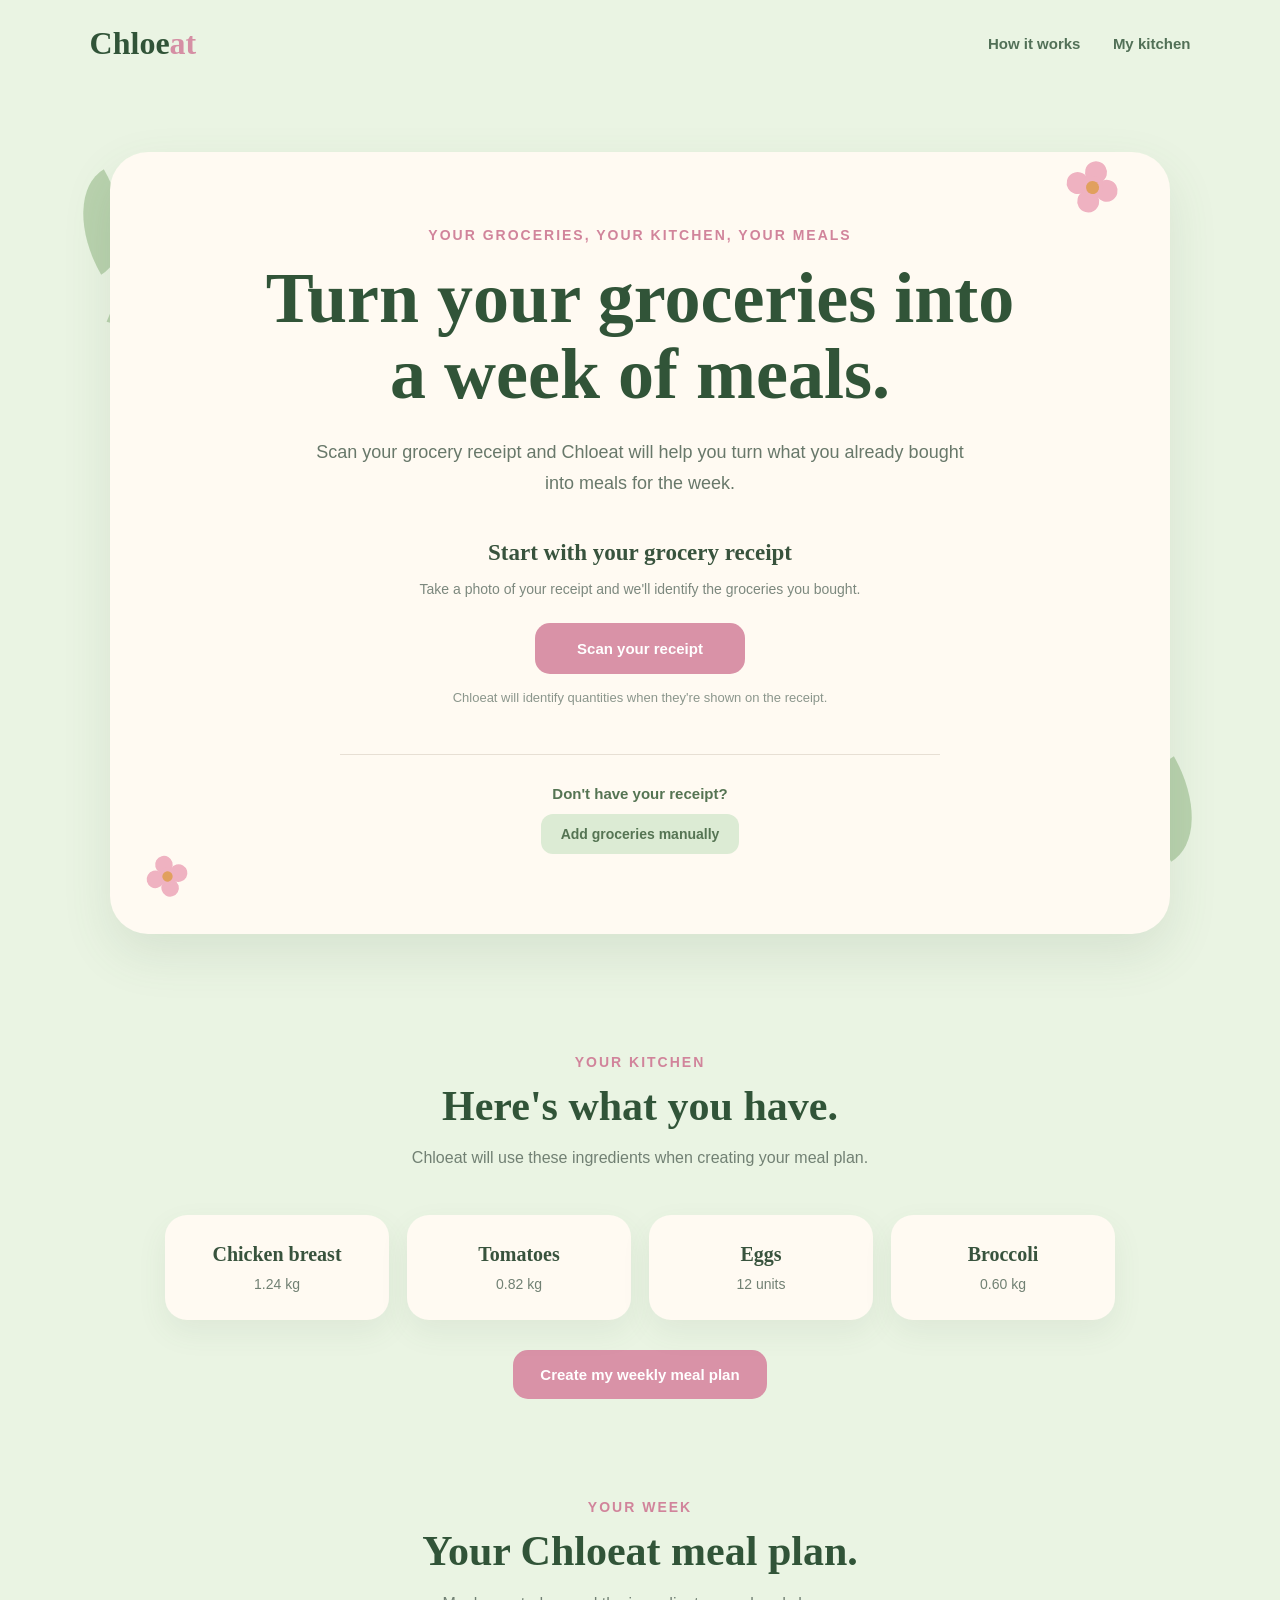
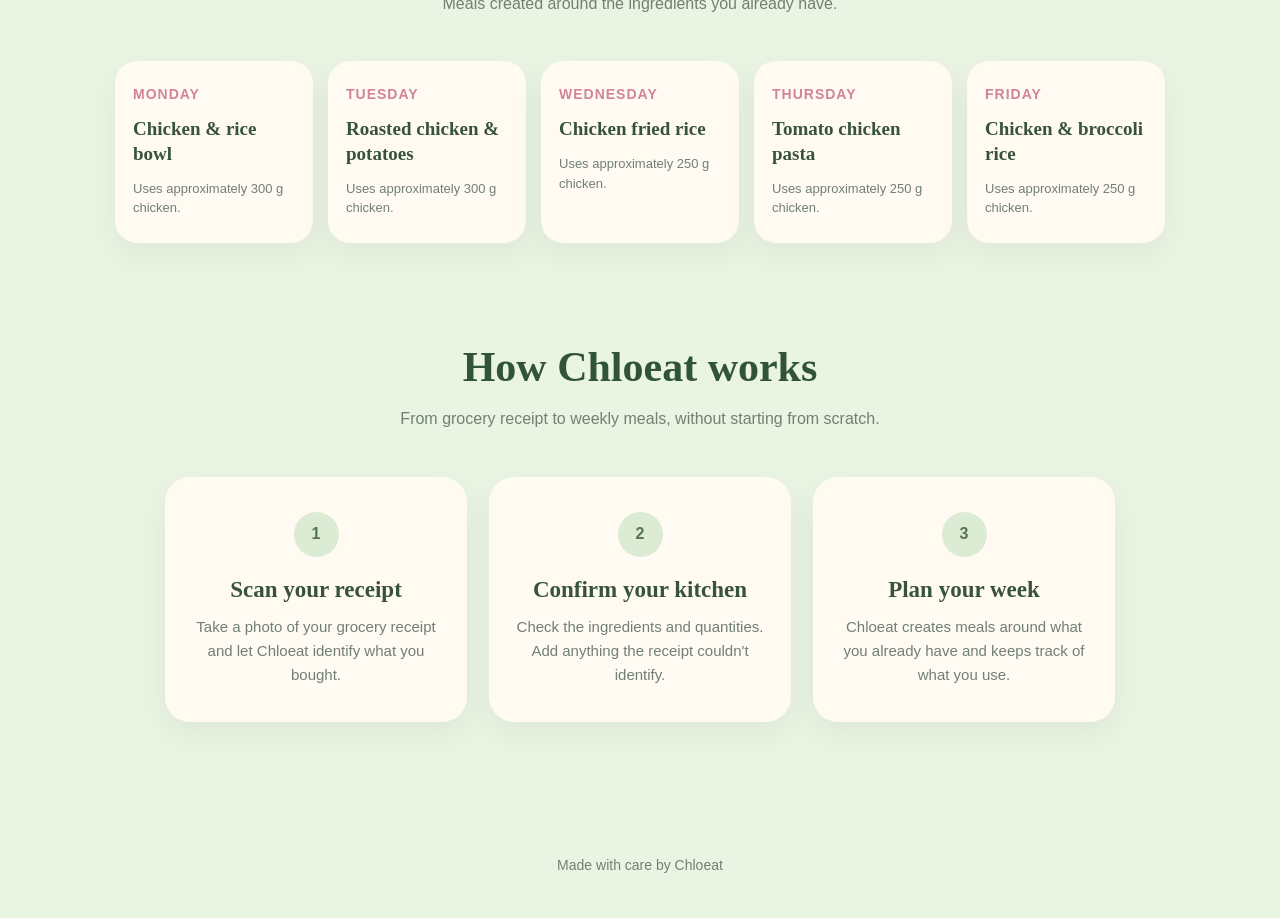
==== index.html @ ac371a6b "index.html" ====
<!DOCTYPE html>
<html lang="en">

<head>
    <meta charset="UTF-8">
    <meta name="viewport" content="width=device-width, initial-scale=1.0">

    <title>Chloeat | Make Something With What You Have</title>

    <link rel="stylesheet" href="style.css">
</head>


<body>

    <!-- ==============================
         HEADER
    ============================== -->

    <header>

        <div class="logo">
            Chloe<span>at</span>
        </div>

        <nav>
            <a href="#how-it-works">How it works</a>
            <a href="#kitchen">My kitchen</a>
        </nav>

    </header>


    <!-- ==============================
         MAIN
    ============================== -->

    <main>

        <!-- ==============================
             HOME / RECEIPT SCANNER
        ============================== -->

        <section class="hero" id="home">

            <!-- Botanical decorations -->

            <div class="leaf leaf-one"></div>
            <div class="leaf leaf-two"></div>
            <div class="leaf leaf-three"></div>
            <div class="leaf leaf-four"></div>

            <div class="flower flower-one">
                <span></span>
            </div>

            <div class="flower flower-two">
                <span></span>
            </div>


            <div class="hero-card">

                <div class="small-title">
                    Your groceries, your kitchen, your meals
                </div>


                <h1>
                    Turn your groceries into a week of meals.
                </h1>


                <p class="hero-text">
                    Scan your grocery receipt and Chloeat will
                    help you turn what you already bought into
                    meals for the week.
                </p>


                <!-- ==============================
                     RECEIPT SCANNER
                ============================== -->

                <div class="scanner-area">

                    <h2>
                        Start with your grocery receipt
                    </h2>

                    <p>
                        Take a photo of your receipt and we'll
                        identify the groceries you bought.
                    </p>


                    <div class="scan-wrapper">

                        <label
                            class="scan-button"
                            for="receipt-upload"
                        >
                            Scan your receipt
                        </label>

                        <input
                            id="receipt-upload"
                            type="file"
                            accept="image/*"
                            capture="environment"
                        >

                    </div>


                    <p class="scanner-note">
                        Chloeat will identify quantities when
                        they're shown on the receipt.
                    </p>

                </div>


                <!-- ==============================
                     MANUAL OPTION
                ============================== -->

                <div class="manual-option">

                    <p>
                        Don't have your receipt?
                    </p>

                    <button
                        class="manual-button"
                        type="button"
                    >
                        Add groceries manually
                    </button>

                </div>

            </div>

        </section>


        <!-- ==============================
             KITCHEN INVENTORY
        ============================== -->

        <section
            class="kitchen"
            id="kitchen"
        >

            <div class="section-header">

                <p class="small-title">
                    Your kitchen
                </p>

                <h2>
                    Here's what you have.
                </h2>

                <p>
                    Chloeat will use these ingredients when
                    creating your meal plan.
                </p>

            </div>


            <div class="inventory">

                <div class="inventory-item">

                    <h3>
                        Chicken breast
                    </h3>

                    <p>
                        1.24 kg
                    </p>

                </div>


                <div class="inventory-item">

                    <h3>
                        Tomatoes
                    </h3>

                    <p>
                        0.82 kg
                    </p>

                </div>


                <div class="inventory-item">

                    <h3>
                        Eggs
                    </h3>

                    <p>
                        12 units
                    </p>

                </div>


                <div class="inventory-item">

                    <h3>
                        Broccoli
                    </h3>

                    <p>
                        0.60 kg
                    </p>

                </div>

            </div>


            <button
                class="plan-button"
                type="button"
            >
                Create my weekly meal plan
            </button>

        </section>


        <!-- ==============================
             WEEKLY MEAL PLAN
        ============================== -->

        <section
            class="meal-plan"
            id="meal-plan"
        >

            <div class="section-header">

                <p class="small-title">
                    Your week
                </p>

                <h2>
                    Your Chloeat meal plan.
                </h2>

                <p>
                    Meals created around the ingredients
                    you already have.
                </p>

            </div>


            <div class="weekly-plan">

                <article class="meal-day">

                    <h3>
                        Monday
                    </h3>

                    <h4>
                        Chicken & rice bowl
                    </h4>

                    <p>
                        Uses approximately 300 g chicken.
                    </p>

                </article>


                <article class="meal-day">

                    <h3>
                        Tuesday
                    </h3>

                    <h4>
                        Roasted chicken & potatoes
                    </h4>

                    <p>
                        Uses approximately 300 g chicken.
                    </p>

                </article>


                <article class="meal-day">

                    <h3>
                        Wednesday
                    </h3>

                    <h4>
                        Chicken fried rice
                    </h4>

                    <p>
                        Uses approximately 250 g chicken.
                    </p>

                </article>


                <article class="meal-day">

                    <h3>
                        Thursday
                    </h3>

                    <h4>
                        Tomato chicken pasta
                    </h4>

                    <p>
                        Uses approximately 250 g chicken.
                    </p>

                </article>


                <article class="meal-day">

                    <h3>
                        Friday
                    </h3>

                    <h4>
                        Chicken & broccoli rice
                    </h4>

                    <p>
                        Uses approximately 250 g chicken.
                    </p>

                </article>

            </div>

        </section>


        <!-- ==============================
             HOW IT WORKS
        ============================== -->

        <section
            class="how-it-works"
            id="how-it-works"
        >

            <div class="section-header">

                <h2>
                    How Chloeat works
                </h2>

                <p>
                    From grocery receipt to weekly meals,
                    without starting from scratch.
                </p>

            </div>


            <div class="steps">

                <article class="step">

                    <div class="step-number">
                        1
                    </div>

                    <h3>
                        Scan your receipt
                    </h3>

                    <p>
                        Take a photo of your grocery receipt
                        and let Chloeat identify what you bought.
                    </p>

                </article>


                <article class="step">

                    <div class="step-number">
                        2
                    </div>

                    <h3>
                        Confirm your kitchen
                    </h3>

                    <p>
                        Check the ingredients and quantities.
                        Add anything the receipt couldn't identify.
                    </p>

                </article>


                <article class="step">

                    <div class="step-number">
                        3
                    </div>

                    <h3>
                        Plan your week
                    </h3>

                    <p>
                        Chloeat creates meals around what you
                        already have and keeps track of what you use.
                    </p>

                </article>

            </div>

        </section>

    </main>


    <!-- ==============================
         FOOTER
    ============================== -->

    <footer>

        <p>
            Made with care by Chloeat
        </p>

    </footer>


    <script src="script.js"></script>

</body>

</html>
---- style.css ----
/* ==============================
   BASIC SETUP
============================== */

* {
    box-sizing: border-box;
    margin: 0;
    padding: 0;
}

html {
    scroll-behavior: smooth;
}

body {
    min-height: 100vh;

    font-family: Arial, sans-serif;

    color: #38533d;
    background: #eaf4e3;

    overflow-x: hidden;
}

button,
input,
select {
    font-family: inherit;
}


/* ==============================
   HEADER
============================== */

header {
    width: 100%;
    padding: 25px 7%;

    display: flex;
    justify-content: space-between;
    align-items: center;
}

.logo {
    font-family: Georgia, serif;
    font-size: 32px;
    font-weight: bold;

    color: #315438;
}

.logo span {
    color: #d58fa4;
}

nav a {
    text-decoration: none;

    color: #527057;

    margin-left: 28px;

    font-size: 15px;
    font-weight: 600;

    transition: 0.2s ease;
}

nav a:hover {
    color: #d1849b;
}


/* ==============================
   HERO SECTION
============================== */

.hero {
    position: relative;

    width: min(1100px, 94%);

    margin: 45px auto 0;

    padding: 20px;

    isolation: isolate;
}

.hero-card {
    position: relative;
    z-index: 2;

    width: 100%;

    background: #fffaf2;

    border-radius: 38px;

    padding: 75px 45px 80px;

    text-align: center;

    box-shadow:
        0 20px 50px rgba(73, 105, 73, 0.12);
}

.small-title {
    margin-bottom: 18px;

    color: #d1849b;

    font-size: 14px;
    font-weight: bold;

    letter-spacing: 2px;
    text-transform: uppercase;
}

h1 {
    max-width: 800px;

    margin: 0 auto;

    font-family: Georgia, serif;

    font-size: clamp(42px, 7vw, 72px);

    line-height: 1.05;

    color: #315438;
}

.hero-text {
    max-width: 650px;

    margin: 25px auto 0;

    color: #68786a;

    font-size: 18px;
    line-height: 1.7;
}


/* ==============================
   RECEIPT SCANNER
============================== */

.scanner-area {
    max-width: 700px;

    margin: 42px auto 0;

    text-align: center;
}

.scanner-area h2 {
    margin-bottom: 12px;

    color: #38533d;

    font-family: Georgia, serif;

    font-size: 23px;
}

.scanner-area > p {
    margin-bottom: 22px;

    color: #7c887e;

    font-size: 14px;
    line-height: 1.6;
}


/* Keep upload area inside hero */

.scan-wrapper {
    display: flex;

    justify-content: center;
    align-items: center;

    width: 100%;

    margin: 0 auto;
}


/* Hide actual file input */

#receipt-upload {
    display: none;
}


/* Scan button */

.scan-button {
    display: inline-flex;

    align-items: center;
    justify-content: center;

    min-width: 210px;

    padding: 17px 30px;

    border-radius: 15px;

    background: #d992a7;

    color: white;

    font-size: 15px;
    font-weight: bold;

    cursor: pointer;

    transition:
        background 0.2s ease,
        transform 0.2s ease,
        box-shadow 0.2s ease;
}

.scan-button:hover {
    background: #c97f96;

    transform: translateY(-2px);

    box-shadow:
        0 8px 20px rgba(201, 127, 150, 0.2);
}


/* Scanner note */

.scanner-note {
    margin-top: 14px !important;
    margin-bottom: 0 !important;

    color: #8b968c !important;

    font-size: 13px !important;
}


/* ==============================
   MANUAL OPTION
============================== */

.manual-option {
    max-width: 600px;

    margin: 45px auto 0;

    padding-top: 30px;

    border-top: 1px solid #e7dfd4;
}

.manual-option p {
    margin-bottom: 12px;

    color: #557453;

    font-size: 15px;
    font-weight: bold;
}

.manual-button {
    border: none;

    padding: 12px 20px;

    border-radius: 12px;

    background: #dcebd4;

    color: #557453;

    font-size: 14px;
    font-weight: bold;

    cursor: pointer;

    transition: 0.2s ease;
}

.manual-button:hover {
    background: #cfe2c6;

    transform: translateY(-1px);
}


/* ==============================
   BOTANICAL DECORATIONS
============================== */

.leaf {
    position: absolute;

    width: 55px;
    height: 90px;

    background: #a9c79c;

    border-radius: 100% 0 100% 0;

    opacity: 0.75;

    pointer-events: none;

    z-index: 1;
}

.leaf-one {
    top: 45px;
    left: -15px;

    transform: rotate(-30deg);
}

.leaf-two {
    top: 120px;
    left: 20px;

    transform: rotate(20deg) scale(0.75);
}

.leaf-three {
    right: -10px;
    bottom: 100px;

    transform: rotate(150deg);
}

.leaf-four {
    right: 35px;
    bottom: 45px;

    transform: rotate(110deg) scale(0.75);
}


/* ==============================
   FLOWERS
============================== */

.flower {
    position: absolute;

    width: 55px;
    height: 55px;

    z-index: 3;

    pointer-events: none;
}


/* Petals */

.flower::before {
    content: "";

    position: absolute;

    width: 22px;
    height: 22px;

    top: 16px;
    left: 16px;

    background: #efb2c1;

    border-radius: 50%;

    box-shadow:
        0 -15px 0 #efb2c1,
        15px 0 0 #efb2c1,
        0 15px 0 #efb2c1,
        -15px 0 0 #efb2c1;
}


/* Flower center */

.flower span {
    position: absolute;

    width: 13px;
    height: 13px;

    top: 21px;
    left: 21px;

    background: #e1a05e;

    border-radius: 50%;

    z-index: 2;
}


/* Flower positions */

.flower-one {
    top: 28px;
    right: 70px;

    transform: rotate(15deg);
}

.flower-two {
    bottom: 50px;
    left: 50px;

    transform: scale(0.8) rotate(-15deg);
}


/* ==============================
   GENERAL SECTION HEADER
============================== */

.section-header {
    max-width: 650px;

    margin: 0 auto 45px;

    text-align: center;
}

.section-header .small-title {
    margin-bottom: 12px;
}

.section-header h2 {
    margin-bottom: 15px;

    color: #315438;

    font-family: Georgia, serif;

    font-size: 42px;
    line-height: 1.15;
}

.section-header > p:last-child {
    color: #718073;

    font-size: 16px;
    line-height: 1.6;
}


/* ==============================
   KITCHEN
============================== */

.kitchen {
    max-width: 1000px;

    margin: 100px auto;

    padding: 0 25px;

    text-align: center;
}

.inventory {
    display: grid;

    grid-template-columns: repeat(4, 1fr);

    gap: 18px;
}

.inventory-item {
    padding: 28px 20px;

    background: #fffaf2;

    border-radius: 22px;

    box-shadow:
        0 12px 30px rgba(73, 105, 73, 0.08);
}

.inventory-item h3 {
    margin-bottom: 10px;

    color: #38533d;

    font-family: Georgia, serif;

    font-size: 20px;
}

.inventory-item p {
    color: #718073;

    font-size: 14px;
}


/* ==============================
   BUTTONS
============================== */

.plan-button {
    display: block;

    margin: 30px auto 0;

    border: none;

    padding: 16px 27px;

    border-radius: 15px;

    background: #d992a7;

    color: white;

    font-size: 15px;
    font-weight: bold;

    cursor: pointer;

    transition: 0.2s ease;
}

.plan-button:hover {
    background: #c97f96;

    transform: translateY(-2px);
}


/* ==============================
   WEEKLY MEAL PLAN
============================== */

.meal-plan {
    max-width: 1100px;

    margin: 100px auto;

    padding: 0 25px;
}

.weekly-plan {
    display: grid;

    grid-template-columns: repeat(5, 1fr);

    gap: 15px;
}

.meal-day {
    padding: 25px 18px;

    background: #fffaf2;

    border-radius: 22px;

    box-shadow:
        0 12px 30px rgba(73, 105, 73, 0.08);
}

.meal-day h3 {
    margin-bottom: 15px;

    color: #d1849b;

    font-size: 14px;

    text-transform: uppercase;

    letter-spacing: 1px;
}

.meal-day h4 {
    margin-bottom: 12px;

    color: #38533d;

    font-family: Georgia, serif;

    font-size: 19px;

    line-height: 1.3;
}

.meal-day p {
    color: #718073;

    font-size: 13px;

    line-height: 1.5;
}


/* ==============================
   HOW IT WORKS
============================== */

.how-it-works {
    max-width: 1000px;

    margin: 100px auto;

    padding: 0 25px;

    text-align: center;
}

.steps {
    display: grid;

    grid-template-columns: repeat(3, 1fr);

    gap: 22px;
}

.step {
    background: #fffaf2;

    border-radius: 25px;

    padding: 35px 25px;

    box-shadow:
        0 12px 30px rgba(73, 105, 73, 0.08);
}

.step-number {
    width: 45px;
    height: 45px;

    margin: 0 auto 20px;

    display: flex;

    align-items: center;
    justify-content: center;

    border-radius: 50%;

    background: #dcebd4;

    color: #557453;

    font-weight: bold;
}

.step h3 {
    margin-bottom: 12px;

    color: #38533d;

    font-family: Georgia, serif;

    font-size: 23px;
}

.step p {
    color: #718073;

    font-size: 15px;

    line-height: 1.6;
}


/* ==============================
   FOOTER
============================== */

footer {
    padding: 35px 20px 45px;

    text-align: center;

    color: #718073;

    font-size: 14px;
}


/* ==============================
   MOBILE
============================== */

@media (max-width: 750px) {

    /* HEADER */

    header {
        padding: 20px;
    }

    nav {
        display: none;
    }


    /* HERO */

    .hero {
        width: 94%;

        margin-top: 25px;

        padding: 10px;
    }

    .hero-card {
        padding: 55px 22px 60px;

        border-radius: 28px;
    }

    h1 {
        font-size: 43px;
    }

    .hero-text {
        font-size: 16px;
    }


    /* SCANNER */

    .scanner-area {
        margin-top: 35px;
    }

    .scanner-area h2 {
        font-size: 21px;
    }

    .scan-wrapper {
        width: 100%;
    }

    .scan-button {
        width: 100%;

        padding: 16px;
    }


    /* MANUAL OPTION */

    .manual-option {
        margin-top: 40px;
    }

    .manual-button {
        width: 100%;
    }


    /* FLOWERS */

    .flower-one {
        top: 20px;
        right: 8px;

        transform: scale(0.7) rotate(15deg);
    }

    .flower-two {
        bottom: 25px;
        left: 8px;

        transform: scale(0.6) rotate(-15deg);
    }


    /* LEAVES */

    .leaf-one {
        top: 25px;
        left: -30px;

        transform: rotate(-30deg) scale(0.75);
    }

    .leaf-two {
        top: 100px;
        left: -25px;

        transform: rotate(20deg) scale(0.6);
    }

    .leaf-three {
        right: -30px;
        bottom: 100px;

        transform: rotate(150deg) scale(0.75);
    }

    .leaf-four {
        right: -20px;
        bottom: 35px;

        transform: rotate(110deg) scale(0.6);
    }


    /* SECTION HEADERS */

    .section-header {
        margin-bottom: 30px;
    }

    .section-header h2 {
        font-size: 35px;
    }


    /* KITCHEN */

    .kitchen {
        margin: 70px auto;

        padding: 0 15px;
    }

    .inventory {
        grid-template-columns: 1fr 1fr;

        gap: 12px;
    }

    .inventory-item {
        padding: 22px 15px;
    }

    .inventory-item h3 {
        font-size: 18px;
    }

    .plan-button {
        width: 100%;
    }


    /* MEAL PLAN */

    .meal-plan {
        margin: 70px auto;

        padding: 0 15px;
    }

    .weekly-plan {
        grid-template-columns: 1fr;

        gap: 15px;
    }

    .meal-day {
        padding: 23px;
    }


    /* HOW IT WORKS */

    .how-it-works {
        margin: 70px auto;

        padding: 0 15px;
    }

    .steps {
        grid-template-columns: 1fr;
    }

}
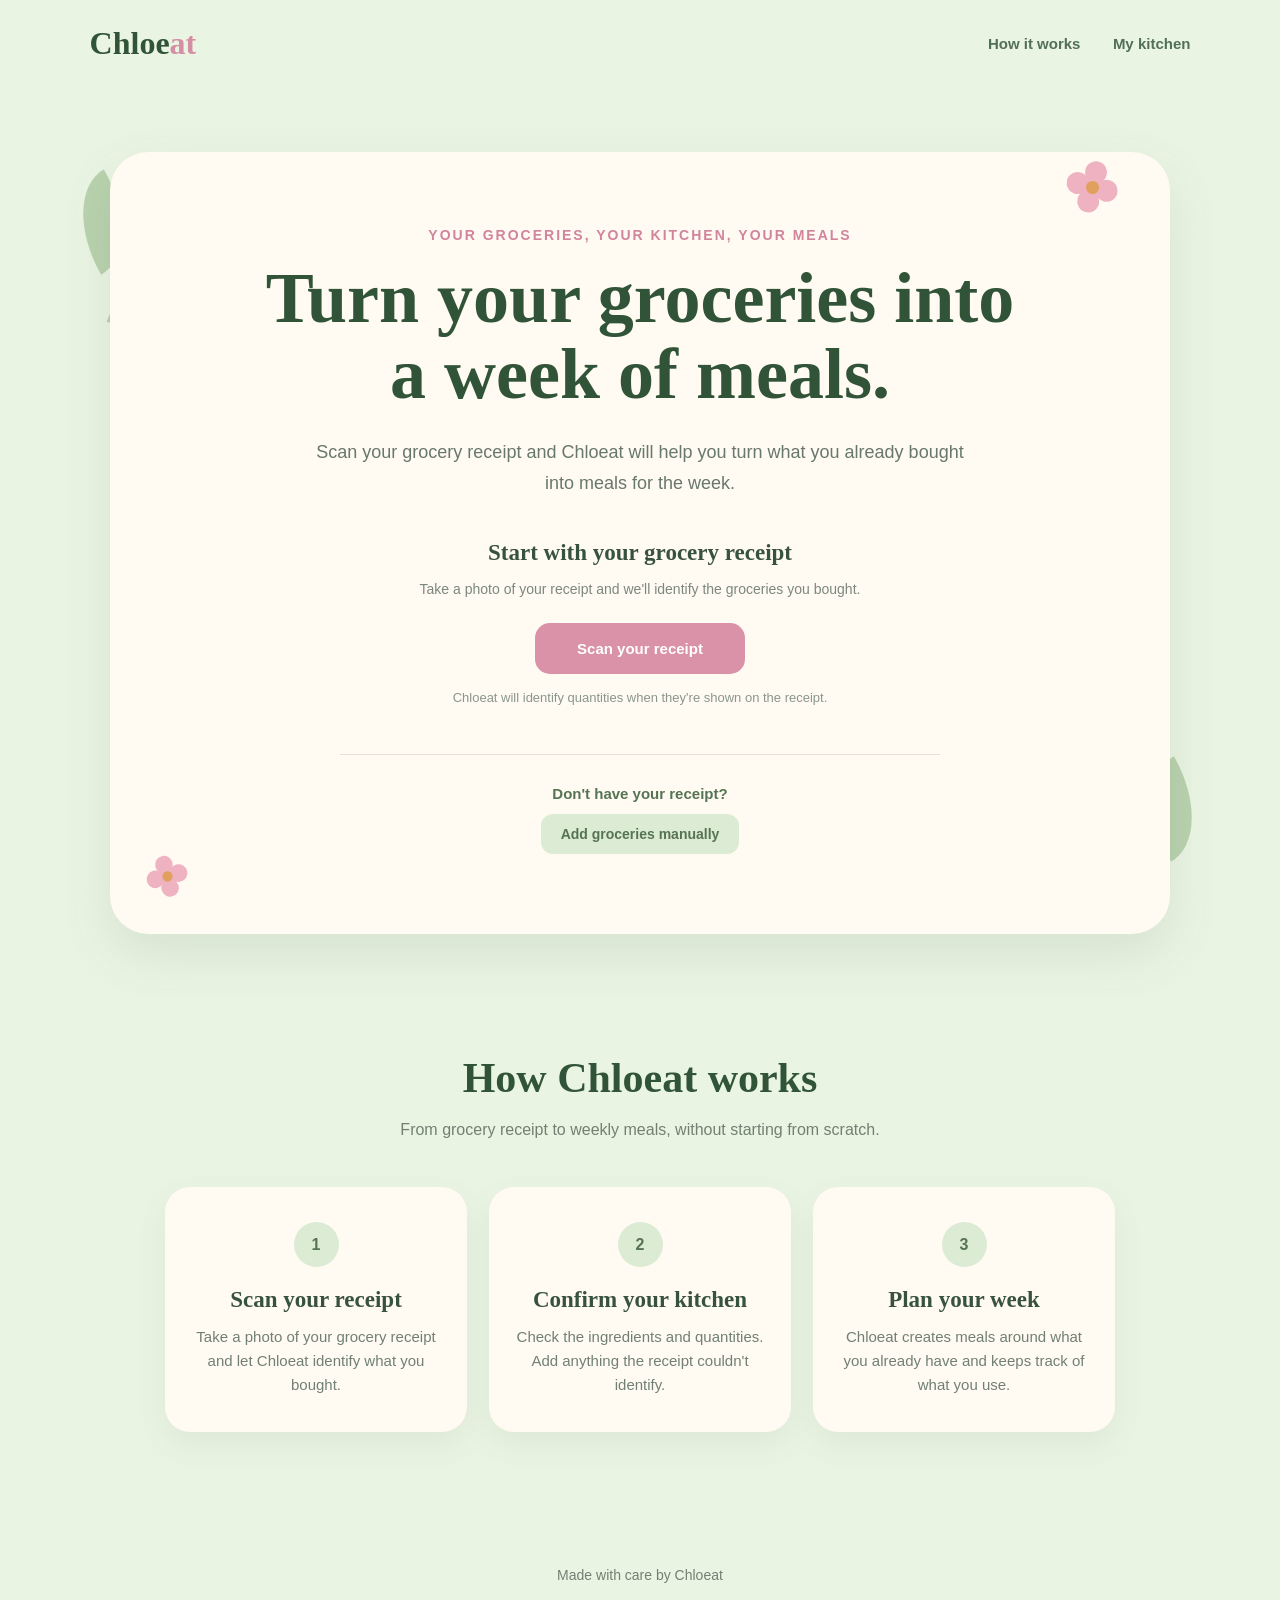
==== commit 6a109a82: "Update index.html" ====
--- a/index.html
+++ b/index.html
@@ -144,218 +144,6 @@
 
         </section>
 
-
-        <!-- ==============================
-             KITCHEN INVENTORY
-        ============================== -->
-
-        <section
-            class="kitchen"
-            id="kitchen"
-        >
-
-            <div class="section-header">
-
-                <p class="small-title">
-                    Your kitchen
-                </p>
-
-                <h2>
-                    Here's what you have.
-                </h2>
-
-                <p>
-                    Chloeat will use these ingredients when
-                    creating your meal plan.
-                </p>
-
-            </div>
-
-
-            <div class="inventory">
-
-                <div class="inventory-item">
-
-                    <h3>
-                        Chicken breast
-                    </h3>
-
-                    <p>
-                        1.24 kg
-                    </p>
-
-                </div>
-
-
-                <div class="inventory-item">
-
-                    <h3>
-                        Tomatoes
-                    </h3>
-
-                    <p>
-                        0.82 kg
-                    </p>
-
-                </div>
-
-
-                <div class="inventory-item">
-
-                    <h3>
-                        Eggs
-                    </h3>
-
-                    <p>
-                        12 units
-                    </p>
-
-                </div>
-
-
-                <div class="inventory-item">
-
-                    <h3>
-                        Broccoli
-                    </h3>
-
-                    <p>
-                        0.60 kg
-                    </p>
-
-                </div>
-
-            </div>
-
-
-            <button
-                class="plan-button"
-                type="button"
-            >
-                Create my weekly meal plan
-            </button>
-
-        </section>
-
-
-        <!-- ==============================
-             WEEKLY MEAL PLAN
-        ============================== -->
-
-        <section
-            class="meal-plan"
-            id="meal-plan"
-        >
-
-            <div class="section-header">
-
-                <p class="small-title">
-                    Your week
-                </p>
-
-                <h2>
-                    Your Chloeat meal plan.
-                </h2>
-
-                <p>
-                    Meals created around the ingredients
-                    you already have.
-                </p>
-
-            </div>
-
-
-            <div class="weekly-plan">
-
-                <article class="meal-day">
-
-                    <h3>
-                        Monday
-                    </h3>
-
-                    <h4>
-                        Chicken & rice bowl
-                    </h4>
-
-                    <p>
-                        Uses approximately 300 g chicken.
-                    </p>
-
-                </article>
-
-
-                <article class="meal-day">
-
-                    <h3>
-                        Tuesday
-                    </h3>
-
-                    <h4>
-                        Roasted chicken & potatoes
-                    </h4>
-
-                    <p>
-                        Uses approximately 300 g chicken.
-                    </p>
-
-                </article>
-
-
-                <article class="meal-day">
-
-                    <h3>
-                        Wednesday
-                    </h3>
-
-                    <h4>
-                        Chicken fried rice
-                    </h4>
-
-                    <p>
-                        Uses approximately 250 g chicken.
-                    </p>
-
-                </article>
-
-
-                <article class="meal-day">
-
-                    <h3>
-                        Thursday
-                    </h3>
-
-                    <h4>
-                        Tomato chicken pasta
-                    </h4>
-
-                    <p>
-                        Uses approximately 250 g chicken.
-                    </p>
-
-                </article>
-
-
-                <article class="meal-day">
-
-                    <h3>
-                        Friday
-                    </h3>
-
-                    <h4>
-                        Chicken & broccoli rice
-                    </h4>
-
-                    <p>
-                        Uses approximately 250 g chicken.
-                    </p>
-
-                </article>
-
-            </div>
-
-        </section>
-
-
         <!-- ==============================
              HOW IT WORKS
         ============================== -->
--- a/style.css
+++ b/style.css
@@ -76,14 +76,13 @@
 /* ==============================
    HERO SECTION
 ============================== */
-
 .hero {
     position: relative;
 
-    width: min(1100px, 94%);
+    width: 100%;
+    max-width: 1100px;
 
     margin: 45px auto 0;
-
     padding: 20px;
 
     isolation: isolate;
@@ -94,6 +93,9 @@
     z-index: 2;
 
     width: 100%;
+    max-width: 1100px;
+
+    margin: 0 auto;
 
     background: #fffaf2;
 
@@ -713,20 +715,29 @@
 
 
     /* HERO */
+@media (max-width: 750px) {
 
     .hero {
-        width: 94%;
+        width: 100%;
+        max-width: none;
 
         margin-top: 25px;
-
-        padding: 10px;
+        padding: 10px 15px;
     }
 
     .hero-card {
+        width: 100%;
+        max-width: none;
+
+        margin: 0 auto;
+
         padding: 55px 22px 60px;
 
         border-radius: 28px;
     }
+
+    /* the rest of your mobile CSS... */
+}
 
     h1 {
         font-size: 43px;
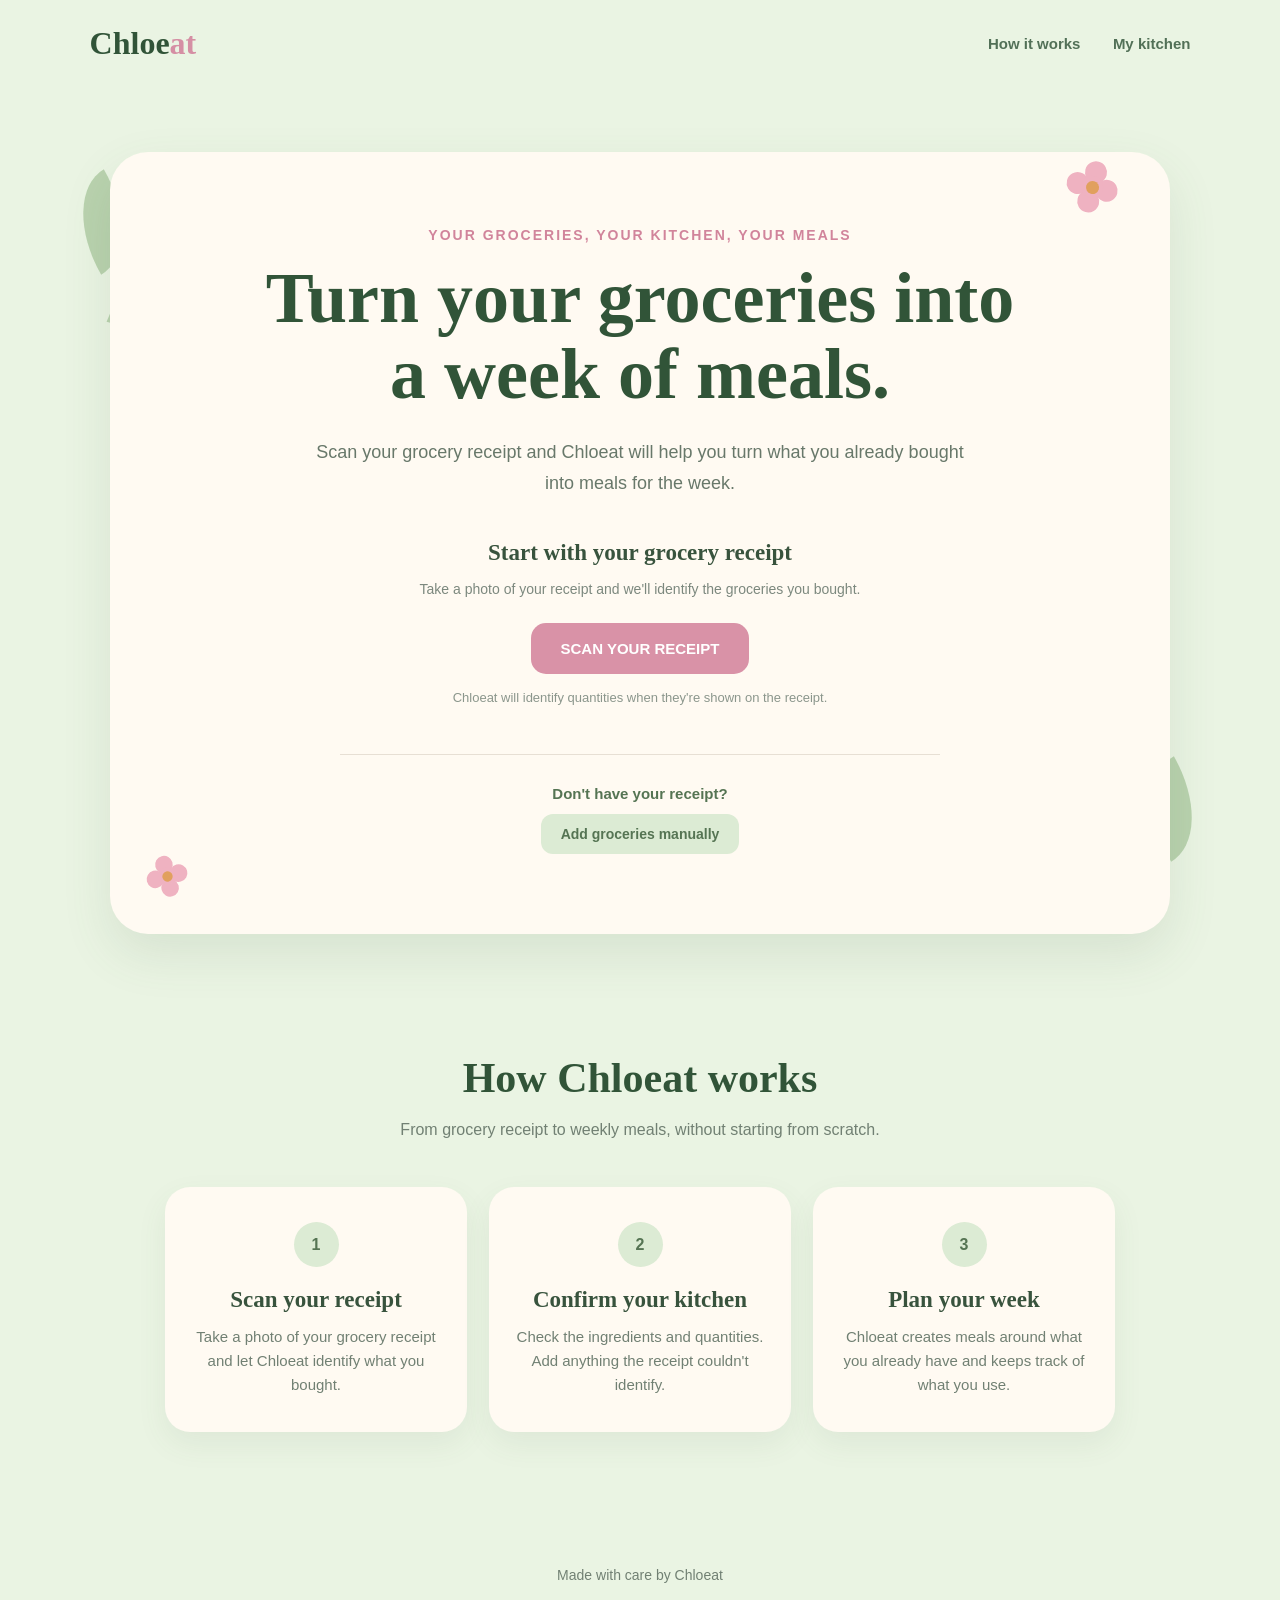
==== commit 1ed7240d: "index.html" ====
--- a/index.html
+++ b/index.html
@@ -97,11 +97,12 @@
                     <div class="scan-wrapper">
 
                         <label
-                            class="scan-button"
-                            for="receipt-upload"
-                        >
-                            Scan your receipt
-                        </label>
+                            <label for="receipt-upload" class="scan-button">
+    SCAN YOUR RECEIPT
+</label>
+
+<input type="file" id="receipt-upload" accept="image/*" capture="environment">
+                 
 
                         <input
                             id="receipt-upload"
@@ -244,6 +245,7 @@
 
     <script src="script.js"></script>
 
+    
 </body>
 
 </html>
--- a/style.css
+++ b/style.css
@@ -898,3 +898,236 @@
     }
 
 }
+/* YOUR KITCHEN PAGE */
+
+.kitchen-page {
+    max-width: 1000px;
+    margin: 80px auto;
+    padding: 0 25px 80px;
+    text-align: center;
+}
+
+.kitchen-page .section-header {
+    max-width: 650px;
+    margin: 0 auto 45px;
+}
+
+.kitchen-page .section-header h1 {
+    margin-bottom: 18px;
+    color: #315438;
+    font-family: Georgia, serif;
+    font-size: clamp(42px, 7vw, 64px);
+    line-height: 1.05;
+}
+
+.kitchen-page .section-header > p:last-child {
+    color: #718073;
+    font-size: 16px;
+    line-height: 1.6;
+}
+
+.kitchen-page .inventory {
+    max-width: 850px;
+    margin: 0 auto;
+}
+
+.kitchen-page .plan-button {
+    margin-top: 40px;
+}
+/* YOUR WEEK PAGE */
+
+.week-page {
+    max-width: 1100px;
+    margin: 80px auto;
+    padding: 0 25px 80px;
+    text-align: center;
+}
+
+.week-page .section-header {
+    max-width: 650px;
+    margin: 0 auto 50px;
+}
+
+.week-page .section-header h1 {
+    margin-bottom: 18px;
+    color: #315438;
+    font-family: Georgia, serif;
+    font-size: clamp(42px, 7vw, 64px);
+    line-height: 1.05;
+}
+
+.week-page .section-header > p:last-child {
+    color: #718073;
+    font-size: 16px;
+    line-height: 1.6;
+}
+
+.week-page .weekly-plan {
+    max-width: 1000px;
+    margin: 0 auto;
+}
+.plan-button {
+    display: inline-flex;
+    align-items: center;
+    justify-content: center;
+    text-decoration: none;
+}
+/* PROCESSING PAGE */
+
+.processing-page {
+    max-width: 800px;
+    margin: 120px auto;
+    padding: 40px 25px 100px;
+    text-align: center;
+}
+
+.processing-icon {
+    width: 80px;
+    height: 80px;
+    margin: 0 auto 30px;
+    display: flex;
+    align-items: center;
+    justify-content: center;
+    border-radius: 50%;
+    background: #dcebd4;
+    color: #d1849b;
+    font-size: 35px;
+    animation: gentle-spin 2.5s linear infinite;
+}
+
+.processing-page h1 {
+    max-width: 700px;
+    margin: 0 auto;
+    color: #315438;
+    font-family: Georgia, serif;
+    font-size: clamp(40px, 6vw, 60px);
+    line-height: 1.1;
+}
+
+.processing-text {
+    max-width: 500px;
+    margin: 25px auto 0;
+    color: #718073;
+    font-size: 16px;
+    line-height: 1.7;
+}
+
+.loading-dots {
+    display: flex;
+    justify-content: center;
+    gap: 8px;
+    margin-top: 35px;
+}
+
+.loading-dots span {
+    width: 8px;
+    height: 8px;
+    border-radius: 50%;
+    background: #d992a7;
+    animation: loading 1.2s infinite ease-in-out;
+}
+
+.loading-dots span:nth-child(2) {
+    animation-delay: 0.15s;
+}
+
+.loading-dots span:nth-child(3) {
+    animation-delay: 0.3s;
+}
+
+@keyframes loading {
+    0%, 80%, 100% {
+        transform: scale(0.7);
+        opacity: 0.5;
+    }
+
+    40% {
+        transform: scale(1);
+        opacity: 1;
+    }
+}
+
+@keyframes gentle-spin {
+    from {
+        transform: rotate(0deg);
+    }
+
+    to {
+        transform: rotate(360deg);
+    }
+}
+/* RECEIPT REVIEW PAGE */
+
+.review-page {
+    max-width: 900px;
+    margin: 80px auto;
+    padding: 0 25px 80px;
+    text-align: center;
+}
+
+.review-page .section-header {
+    max-width: 650px;
+    margin: 0 auto 45px;
+}
+
+.review-page .section-header h1 {
+    margin-bottom: 18px;
+    color: #315438;
+    font-family: Georgia, serif;
+    font-size: clamp(42px, 7vw, 64px);
+    line-height: 1.05;
+}
+
+.review-page .section-header > p:last-child {
+    color: #718073;
+    font-size: 16px;
+    line-height: 1.6;
+}
+
+.review-list {
+    max-width: 750px;
+    margin: 0 auto;
+    display: flex;
+    flex-direction: column;
+    gap: 15px;
+}
+
+.review-item {
+    display: flex;
+    align-items: center;
+    justify-content: space-between;
+    gap: 20px;
+    padding: 22px 25px;
+    background: #fffaf2;
+    border-radius: 20px;
+    box-shadow: 0 10px 25px rgba(73, 105, 73, 0.08);
+    text-align: left;
+}
+
+.review-item h3 {
+    margin-bottom: 6px;
+    color: #38533d;
+    font-size: 17px;
+}
+
+.review-item p {
+    color: #718073;
+    font-size: 14px;
+}
+
+.review-item button {
+    border: none;
+    background: transparent;
+    color: #c77f93;
+    font-size: 14px;
+    font-weight: 600;
+    cursor: pointer;
+}
+
+.review-item button:hover {
+    color: #a95f76;
+}
+
+.review-page .plan-button {
+    margin-top: 35px;
+}
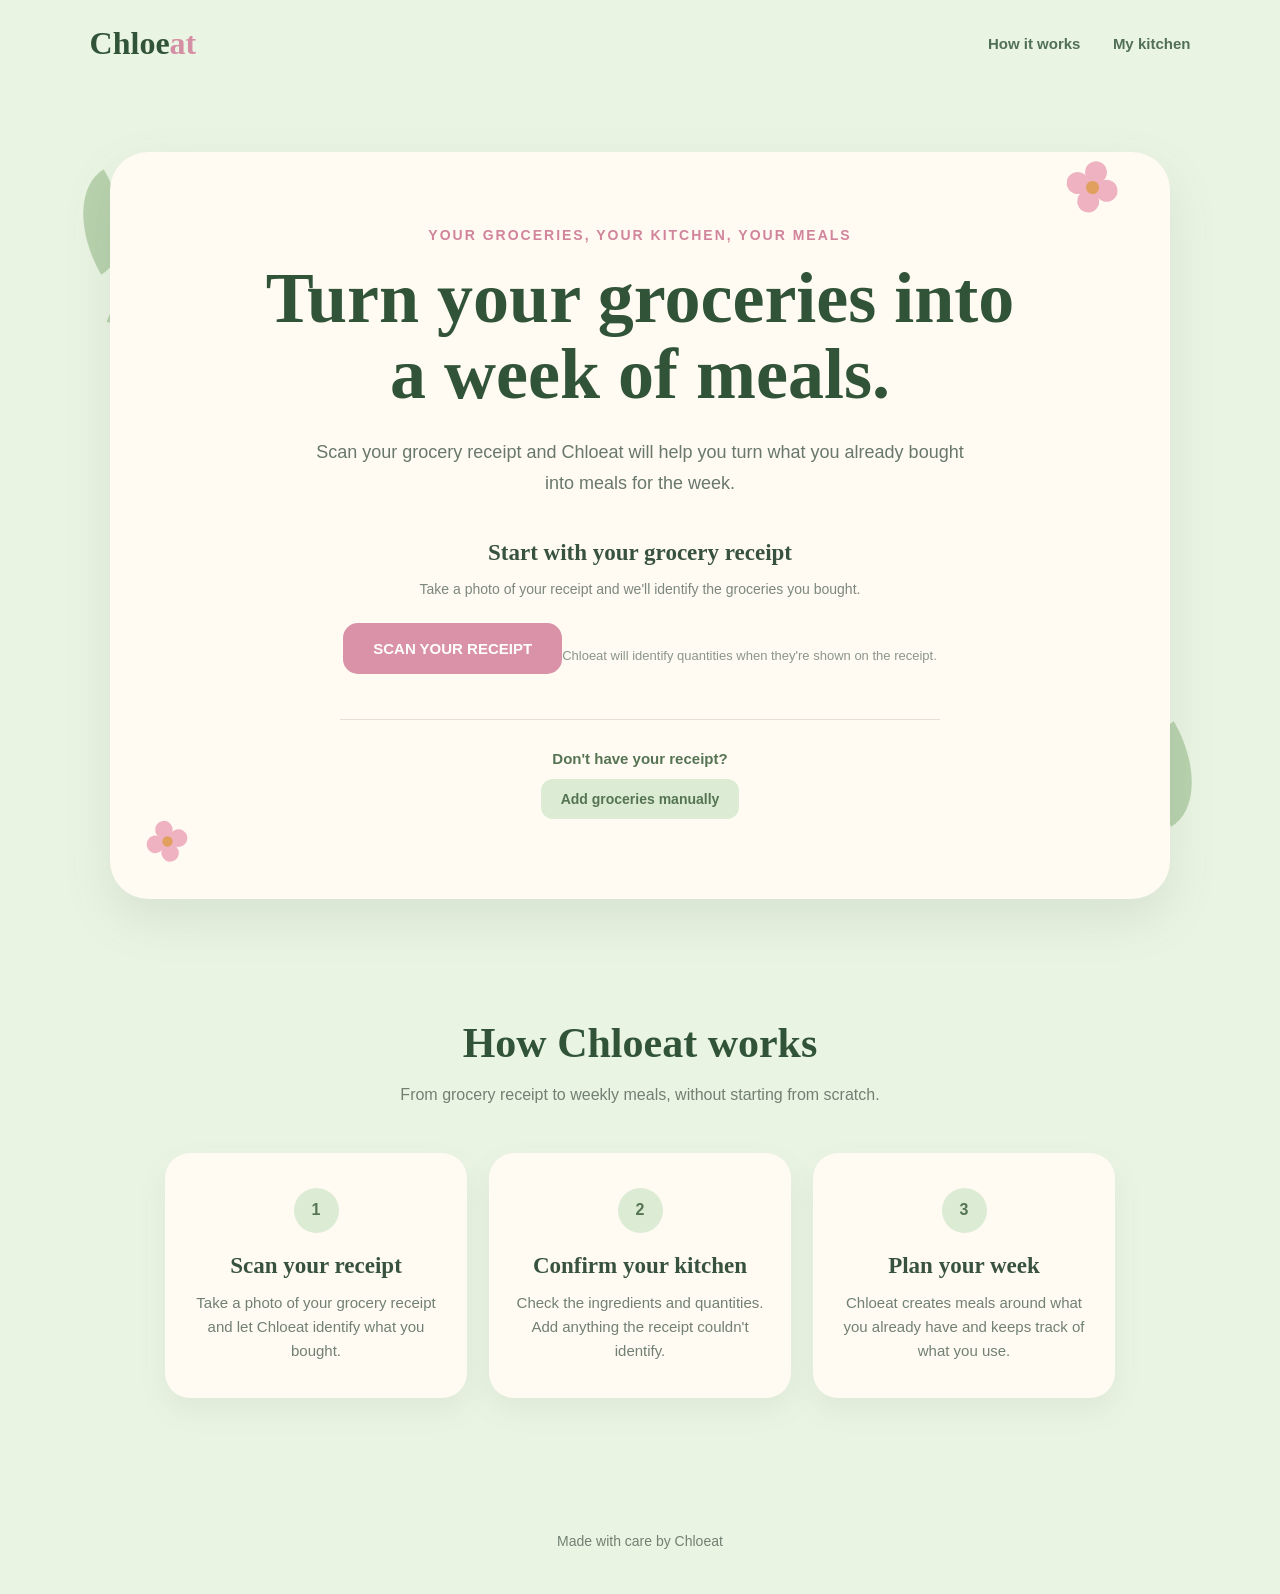
==== commit aa6ac5d6: "index.html" ====
--- a/index.html
+++ b/index.html
@@ -96,22 +96,16 @@
 
                     <div class="scan-wrapper">
 
-                        <label
-                            <label for="receipt-upload" class="scan-button">
+                        <label for="receipt-upload" class="scan-button">
     SCAN YOUR RECEIPT
 </label>
 
-<input type="file" id="receipt-upload" accept="image/*" capture="environment">
-                 
-
-                        <input
-                            id="receipt-upload"
-                            type="file"
-                            accept="image/*"
-                            capture="environment"
-                        >
-
-                    </div>
+<input
+    id="receipt-upload"
+    type="file"
+    accept="image/*"
+    capture="environment"
+>
 
 
                     <p class="scanner-note">
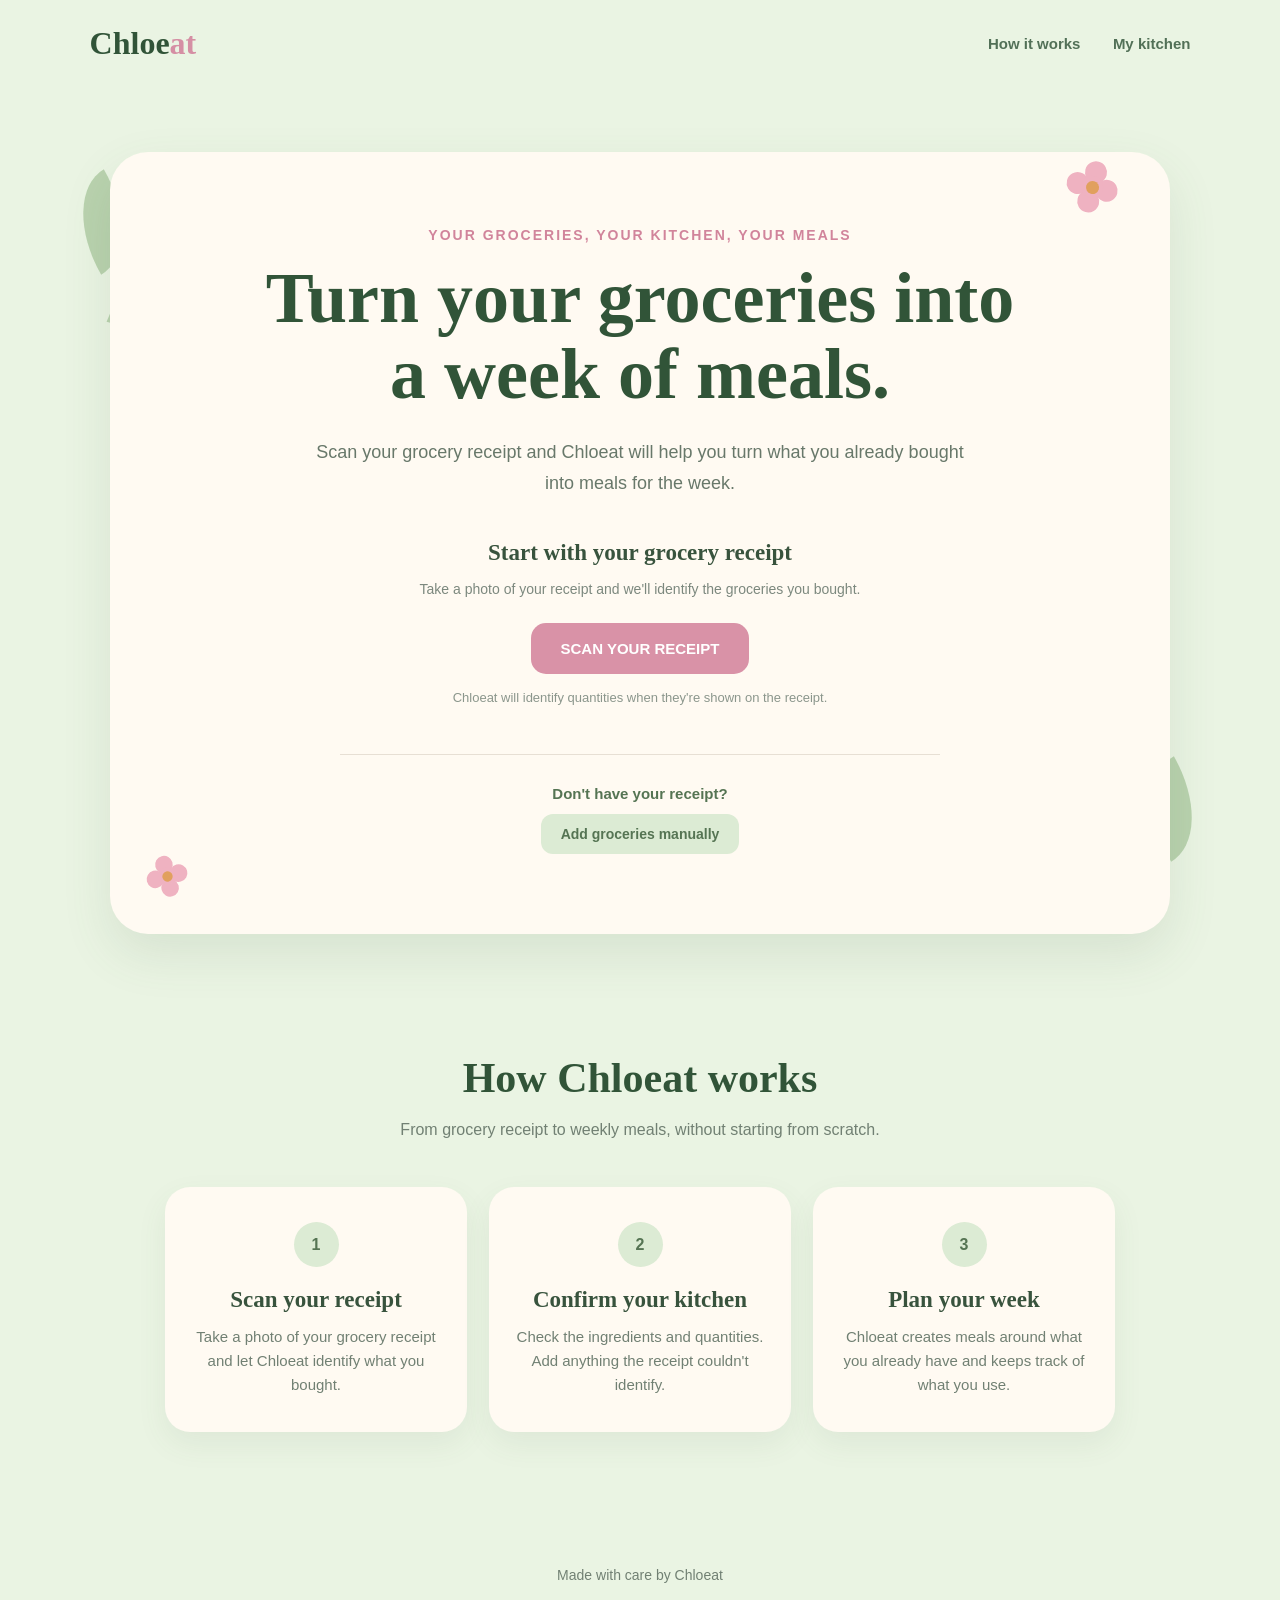
==== commit d1bca9c8: "index.html" ====
--- a/index.html
+++ b/index.html
@@ -107,6 +107,7 @@
     capture="environment"
 >
 
+                        </div>
 
                     <p class="scanner-note">
                         Chloeat will identify quantities when
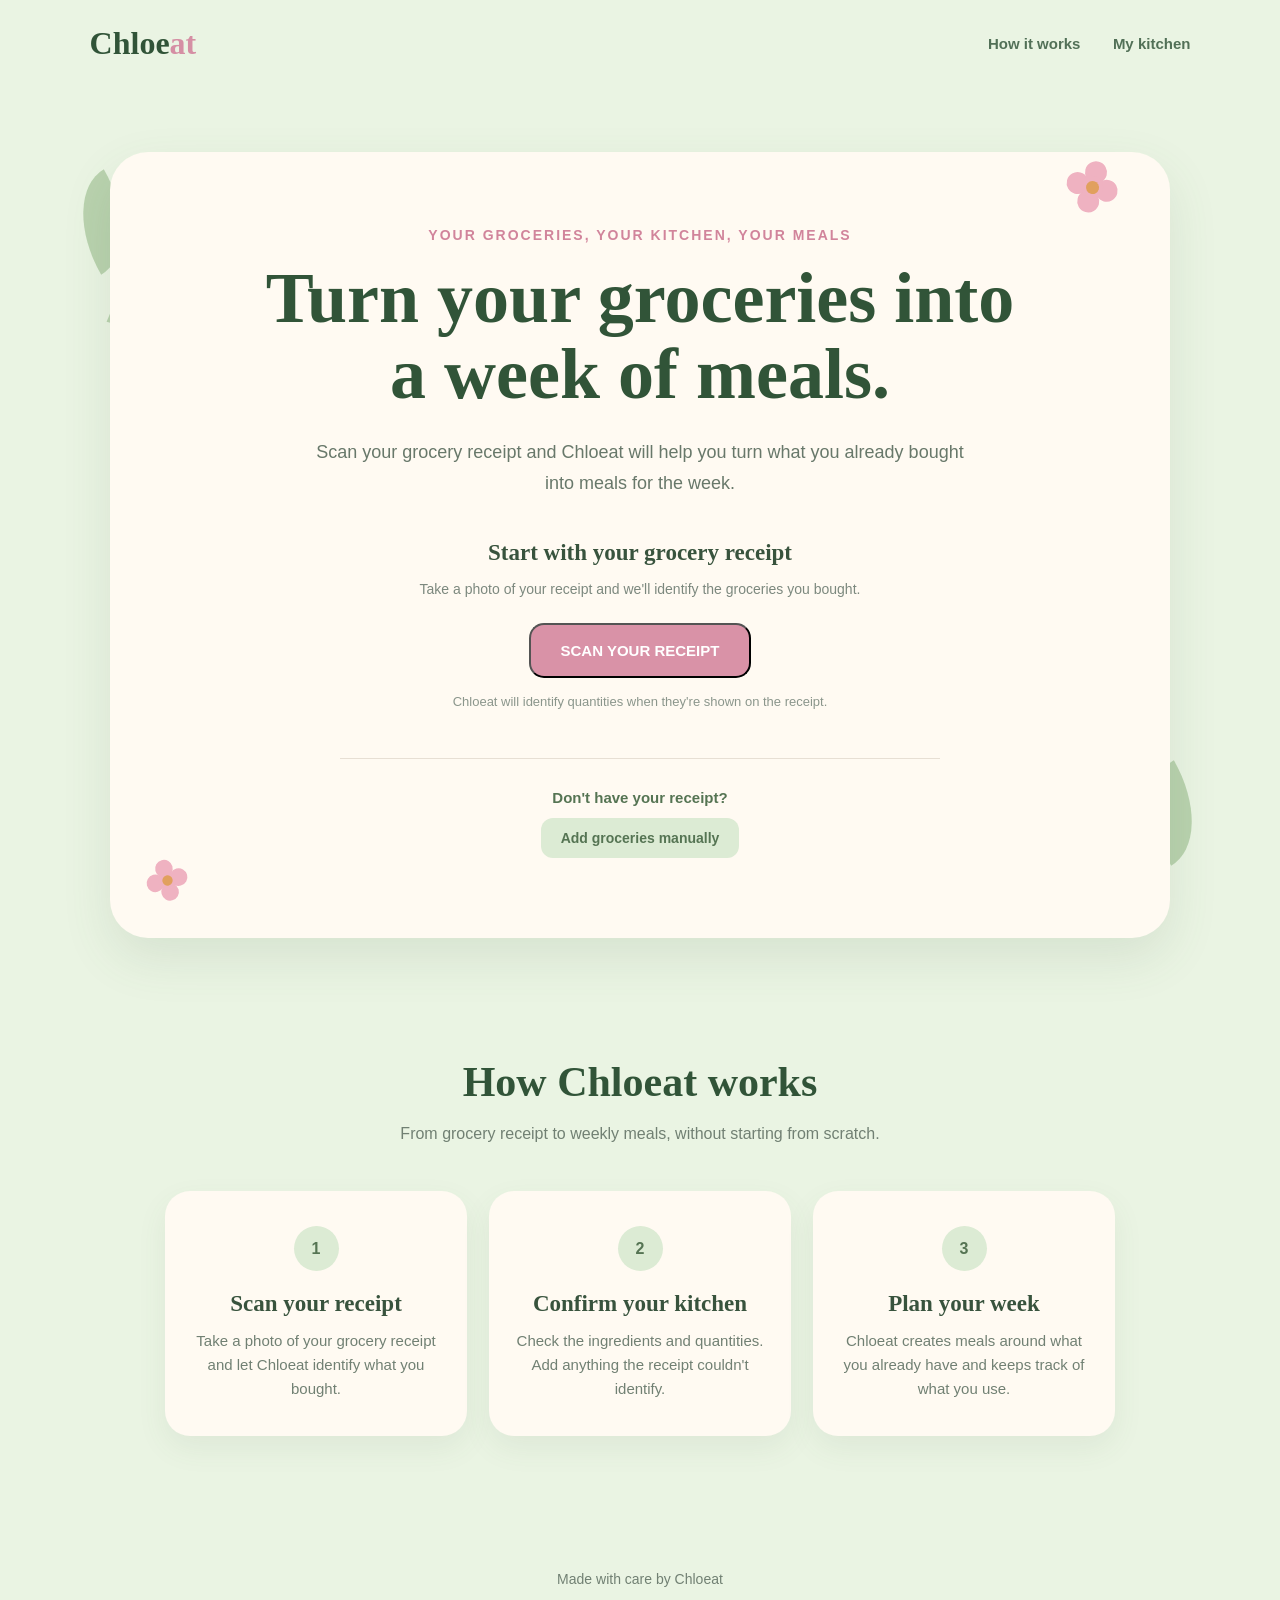
==== commit 8d15ad77: "index.html" ====
--- a/index.html
+++ b/index.html
@@ -96,9 +96,9 @@
 
                     <div class="scan-wrapper">
 
-                        <label for="receipt-upload" class="scan-button">
+        <button type="button" class="scan-button" id="scan-button">
     SCAN YOUR RECEIPT
-</label>
+</button>
 
 <input
     id="receipt-upload"
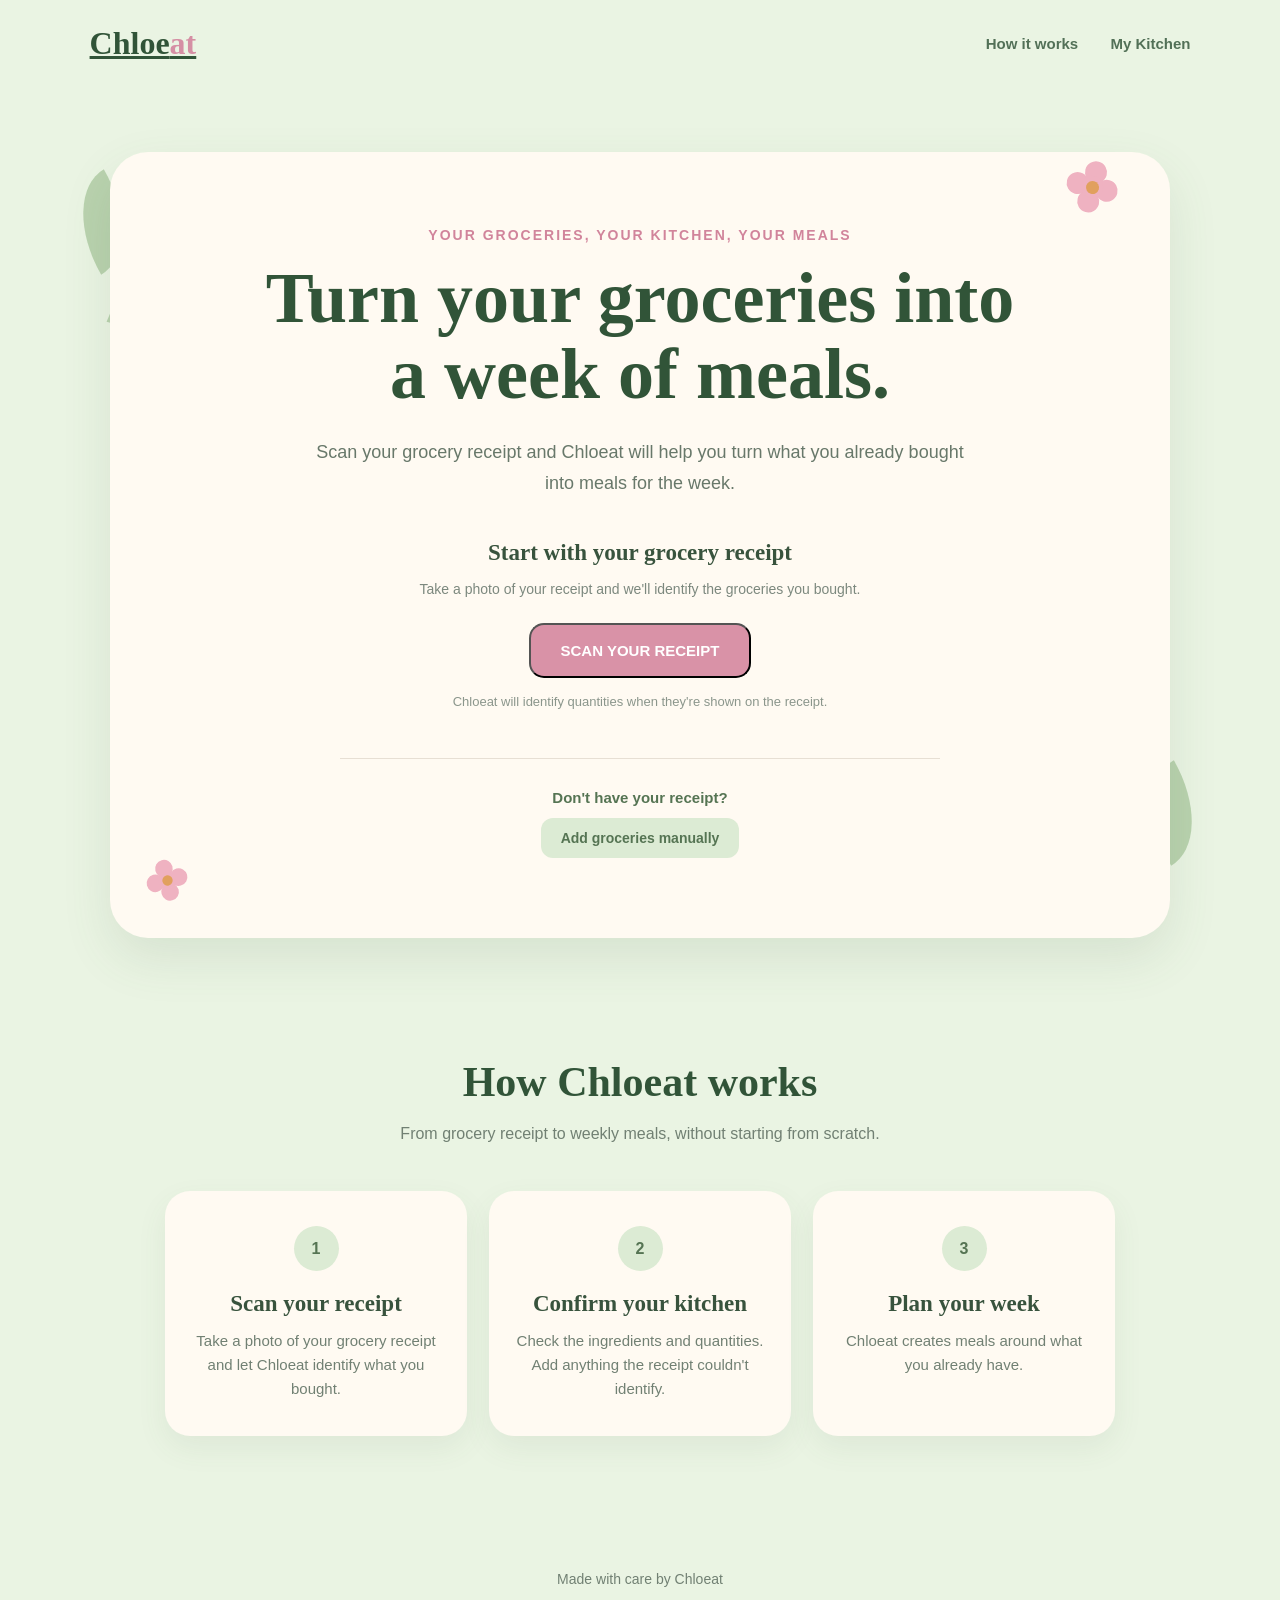
==== commit e5171980: "index.html" ====
--- a/index.html
+++ b/index.html
@@ -13,42 +13,34 @@
 
 <body>
 
-    <!-- ==============================
-         HEADER
-    ============================== -->
-
     <header>
 
-        <div class="logo">
+        <a href="index.html" class="logo">
             Chloe<span>at</span>
-        </div>
+        </a>
 
         <nav>
-            <a href="#how-it-works">How it works</a>
-            <a href="#kitchen">My kitchen</a>
+            <a href="#how-it-works">
+                How it works
+            </a>
+
+            <a href="kitchen.html">
+                My Kitchen
+            </a>
         </nav>
 
     </header>
 
 
-    <!-- ==============================
-         MAIN
-    ============================== -->
-
     <main>
 
-        <!-- ==============================
-             HOME / RECEIPT SCANNER
-        ============================== -->
-
         <section class="hero" id="home">
-
-            <!-- Botanical decorations -->
 
             <div class="leaf leaf-one"></div>
             <div class="leaf leaf-two"></div>
             <div class="leaf leaf-three"></div>
             <div class="leaf leaf-four"></div>
+
 
             <div class="flower flower-one">
                 <span></span>
@@ -78,9 +70,7 @@
                 </p>
 
 
-                <!-- ==============================
-                     RECEIPT SCANNER
-                ============================== -->
+                <!-- RECEIPT SCANNER -->
 
                 <div class="scanner-area">
 
@@ -96,18 +86,24 @@
 
                     <div class="scan-wrapper">
 
-        <button type="button" class="scan-button" id="scan-button">
-    SCAN YOUR RECEIPT
-</button>
-
-<input
-    id="receipt-upload"
-    type="file"
-    accept="image/*"
-    capture="environment"
->
-
-                        </div>
+                        <button
+                            type="button"
+                            class="scan-button"
+                            id="scan-button"
+                        >
+                            SCAN YOUR RECEIPT
+                        </button>
+
+
+                        <input
+                            id="receipt-upload"
+                            type="file"
+                            accept="image/*"
+                            capture="environment"
+                        >
+
+                    </div>
+
 
                     <p class="scanner-note">
                         Chloeat will identify quantities when
@@ -117,9 +113,7 @@
                 </div>
 
 
-                <!-- ==============================
-                     MANUAL OPTION
-                ============================== -->
+                <!-- MANUAL OPTION -->
 
                 <div class="manual-option">
 
@@ -130,6 +124,7 @@
                     <button
                         class="manual-button"
                         type="button"
+                        id="manual-button"
                     >
                         Add groceries manually
                     </button>
@@ -140,9 +135,8 @@
 
         </section>
 
-        <!-- ==============================
-             HOW IT WORKS
-        ============================== -->
+
+        <!-- HOW IT WORKS -->
 
         <section
             class="how-it-works"
@@ -213,7 +207,7 @@
 
                     <p>
                         Chloeat creates meals around what you
-                        already have and keeps track of what you use.
+                        already have.
                     </p>
 
                 </article>
@@ -224,10 +218,6 @@
 
     </main>
 
-
-    <!-- ==============================
-         FOOTER
-    ============================== -->
 
     <footer>
 
@@ -238,9 +228,151 @@
     </footer>
 
 
-    <script src="script.js"></script>
-
-    
+    <script>
+
+        const receiptUpload =
+            document.getElementById(
+                "receipt-upload"
+            );
+
+
+        const scanButton =
+            document.getElementById(
+                "scan-button"
+            );
+
+
+        /*
+         * OPEN FILE PICKER
+         */
+
+        scanButton.addEventListener(
+            "click",
+            function () {
+
+                receiptUpload.click();
+
+            }
+        );
+
+
+        /*
+         * WHEN A RECEIPT IS SELECTED
+         */
+
+        receiptUpload.addEventListener(
+            "change",
+            function () {
+
+                if (
+                    receiptUpload.files.length === 0
+                ) {
+
+                    return;
+
+                }
+
+
+                /*
+                 * IMPORTANT:
+                 * START A COMPLETELY NEW SCAN
+                 */
+
+                localStorage.removeItem(
+                    "groceries"
+                );
+
+
+                localStorage.removeItem(
+                    "receiptText"
+                );
+
+
+                localStorage.removeItem(
+                    "receiptImage"
+                );
+
+
+                /*
+                 * READ THE IMAGE
+                 */
+
+                const file =
+                    receiptUpload.files[0];
+
+
+                const reader =
+                    new FileReader();
+
+
+                reader.onload =
+                    function () {
+
+                        localStorage.setItem(
+                            "receiptImage",
+                            reader.result
+                        );
+
+
+                        localStorage.setItem(
+                            "receiptName",
+                            file.name
+                        );
+
+
+                        /*
+                         * GO TO PROCESSING
+                         */
+
+                        window.location.href =
+                            "processing.html";
+
+                    };
+
+
+                reader.readAsDataURL(file);
+
+            }
+        );
+
+
+        /*
+         * MANUAL GROCERIES
+         */
+
+        const manualButton =
+            document.getElementById(
+                "manual-button"
+            );
+
+
+        manualButton.addEventListener(
+            "click",
+            function () {
+
+                localStorage.removeItem(
+                    "groceries"
+                );
+
+
+                localStorage.removeItem(
+                    "receiptText"
+                );
+
+
+                localStorage.removeItem(
+                    "receiptImage"
+                );
+
+
+                window.location.href =
+                    "kitchen.html";
+
+            }
+        );
+
+    </script>
+
 </body>
 
 </html>
--- a/style.css
+++ b/style.css
@@ -1131,3 +1131,41 @@
 .review-page .plan-button {
     margin-top: 35px;
 }
+/* REVIEW INPUTS */
+
+.review-item input {
+    display: block;
+    border: none;
+    outline: none;
+    background: transparent;
+}
+
+.item-name {
+    color: #38533d;
+    font-size: 17px;
+    font-weight: 600;
+    margin-bottom: 8px;
+}
+
+.item-quantity {
+    color: #718073;
+    font-size: 14px;
+}
+
+.review-item input:focus {
+    border-bottom: 1px solid #d992a7;
+}
+
+.add-item-button {
+    margin-top: 25px;
+    border: none;
+    background: transparent;
+    color: #c77f93;
+    font-size: 14px;
+    font-weight: 600;
+    cursor: pointer;
+}
+
+.add-item-button:hover {
+    color: #a95f76;
+}
